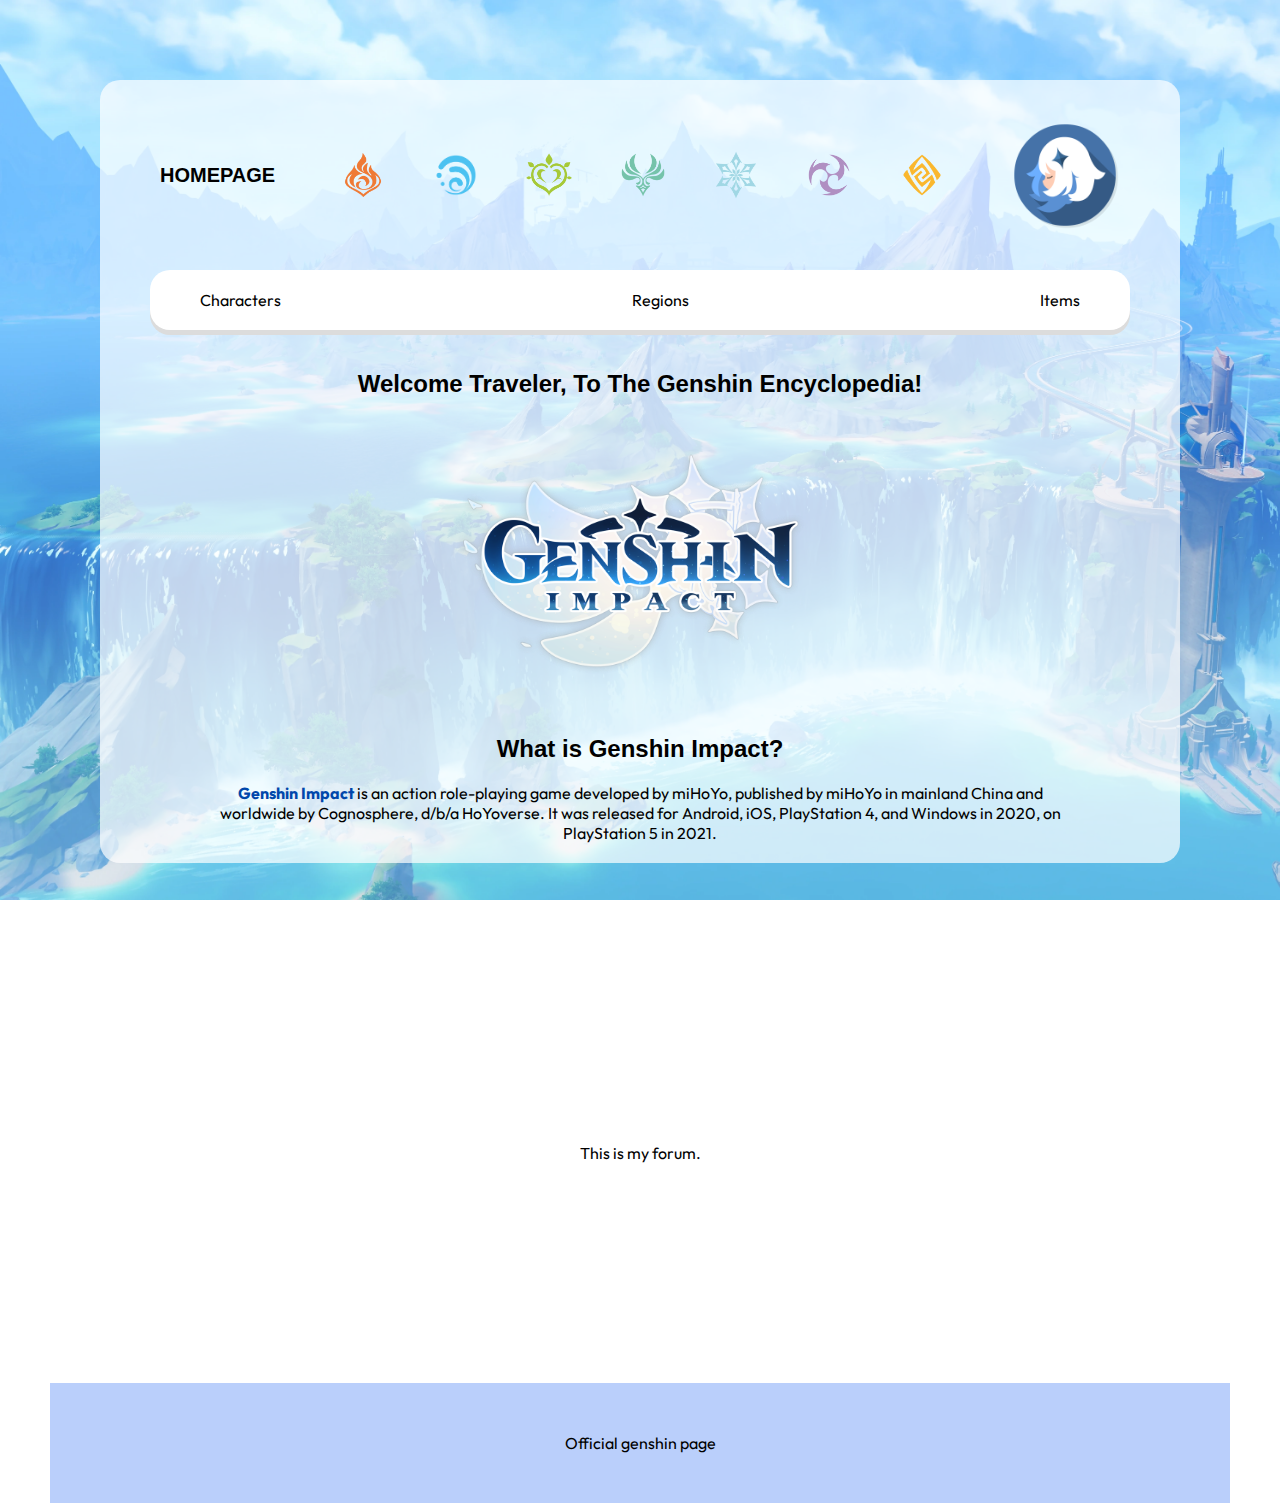
==== index.html @ 179d4f4e "Updates" ====
<!DOCTYPE html>
<html lang="en">
<head>
    <meta charset="UTF-8">
    <meta name="viewport" content="width=device-width, initial-scale=1.0">

    <link rel="icon" type="image/x-icon" href="/Website Images/tab-icon.png">
    <link rel="stylesheet" type="text/css" href="css/style.css">

    <script src="js/scripts.js"></script>

    <title>Genshin Encyclopedia</title>
</head>
<body>
    <main>
        <div class="main-container">
            <div class="first-content-container">
                <div class="nav-bar">
                    <div class="top-nav-bar">
                        <h1 class="Homepage">HOMEPAGE</h1>
                        <img src="Elements/Pyro.png"/ class="elements">
                        <img src="Elements/hydro.png" class="elements"/>
                        <img src="Elements/dendro.png" class="elements"/>
                        <img src="Elements/anemo.png" class="elements"/>
                        <img src="Elements/cryo.png" class="elements"/>
                        <img src="Elements/electro.png" class="elements"/>
                        <img src="Elements/geo.png" class="elements"/>
                        <img src="Website Images/tab-icon.png" alt="Genshin Encyclopedia Logo" class="tab-logo"/>
                    </div>
                    <nav class="nav">
                        <a><span>Characters</span></a>
                        <a><span>Regions</span></a>
                        <a><span>Items</span></a>
                    </nav>
                </div>
                <div class="Genshin-Content">
                    <h2>Welcome Traveler, To The Genshin Encyclopedia!</h2>
                    <img src="Website Images/Genshin-Impact-Logo-PNG.png" alt="Image of Genshin logo" class="genshinLogo"/>
                    <h2>What is Genshin Impact?</h2>
                    <p>
                        <b class="GenshinImpactBold">Genshin Impact</b> is an action role-playing game developed by miHoYo, 
                        published by miHoYo in mainland China and worldwide by Cognosphere, 
                        d/b/a HoYoverse. It was released for Android, iOS, PlayStation 4, 
                        and Windows in 2020, on PlayStation 5 in 2021.
                    </p>
                </div>
            </div>
        </div>
        <div class="forum-container">
            This is my forum.
        </div>
    </main>
    <footer>
        Official genshin page
    </footer>
</body>
</html>
---- css/style.css ----
@import url('https://fonts.googleapis.com/css2?family=Outfit&display=swap');

@font-face {
    font-family: "Genshin";
    font-style: normal;
    font-weight: normal;
    src: url(../Font/Genshin_Impact_Font.font-woff) format("truetype")
}

* {
    margin: 0;
    padding: 0;
    border: 0;
    outline: none;
    box-sizing: border-box;
}

body {
    background-image: url('../Website\ Images/Fontaine.webp');
    background-size: cover;
    background-repeat: no-repeat;
    background-attachment: fixed;
    font-family: 'Outfit', sans-serif;
}

.main-container {
    margin: 80px 50px;
    text-align: center;
    align-items: center;
    padding: 0px 50px;

}

.main-container h2 {
    font-family: 'Genshin','Helvetica Neue', Helvetica, Arial, sans-serif;
}

.top-nav-bar {
    padding: 20px 40px;
    align-items: center;
    justify-content: space-between;
    display: flex;
}

.Homepage {
    padding: 20px;
    text-align: left;
    font-size: 20px;
    font-family: 'Genshin','Helvetica Neue', Helvetica, Arial, sans-serif;
}

.elements {
    width: 5%;
}

.tab-logo {
    padding: 20px;
    width: 15%;
    height: auto;
}

.nav {
    box-shadow: 0px 5px rgb(220, 220, 220);
    background:rgb(255, 255, 255);
    border-radius: 20px;
    padding: 20px 50px;
    margin: 0px 50px;
    text-align: center;
    justify-content: space-between;
    align-items: center;display: flex;
}

.genshinLogo {
    width: 50%;
}

.GenshinImpactBold {
    color: #0047AB;
}

.first-content-container {
    background:rgba(255, 255, 255, 0.7);
    border-radius: 20px;
}

.Genshin-Content {
    padding: 20px 100px;
}

.Genshin-Content h2 {
    margin: 20px;
}

.forum-container {
    text-align: center;
    align-items: center;
    background:rgba(255, 255, 255, 0.7);
    border-radius: 20px;
    padding: 200px;
    margin: 20px 50px;
}

footer {
    text-align: center;
    background:rgba(156, 186, 250, 0.7);
    padding: 50px;
    margin: 0px 50px;
}

/*
    background-image: linear-gradient(45deg, #ffffff, hsl(227, 100%, 56%));
    -webkit-background-clip: text;
    -webkit-text-fill-color: transparent; 
    -moz-background-clip: text;
    -moz-text-fill-color: transparent;
*/
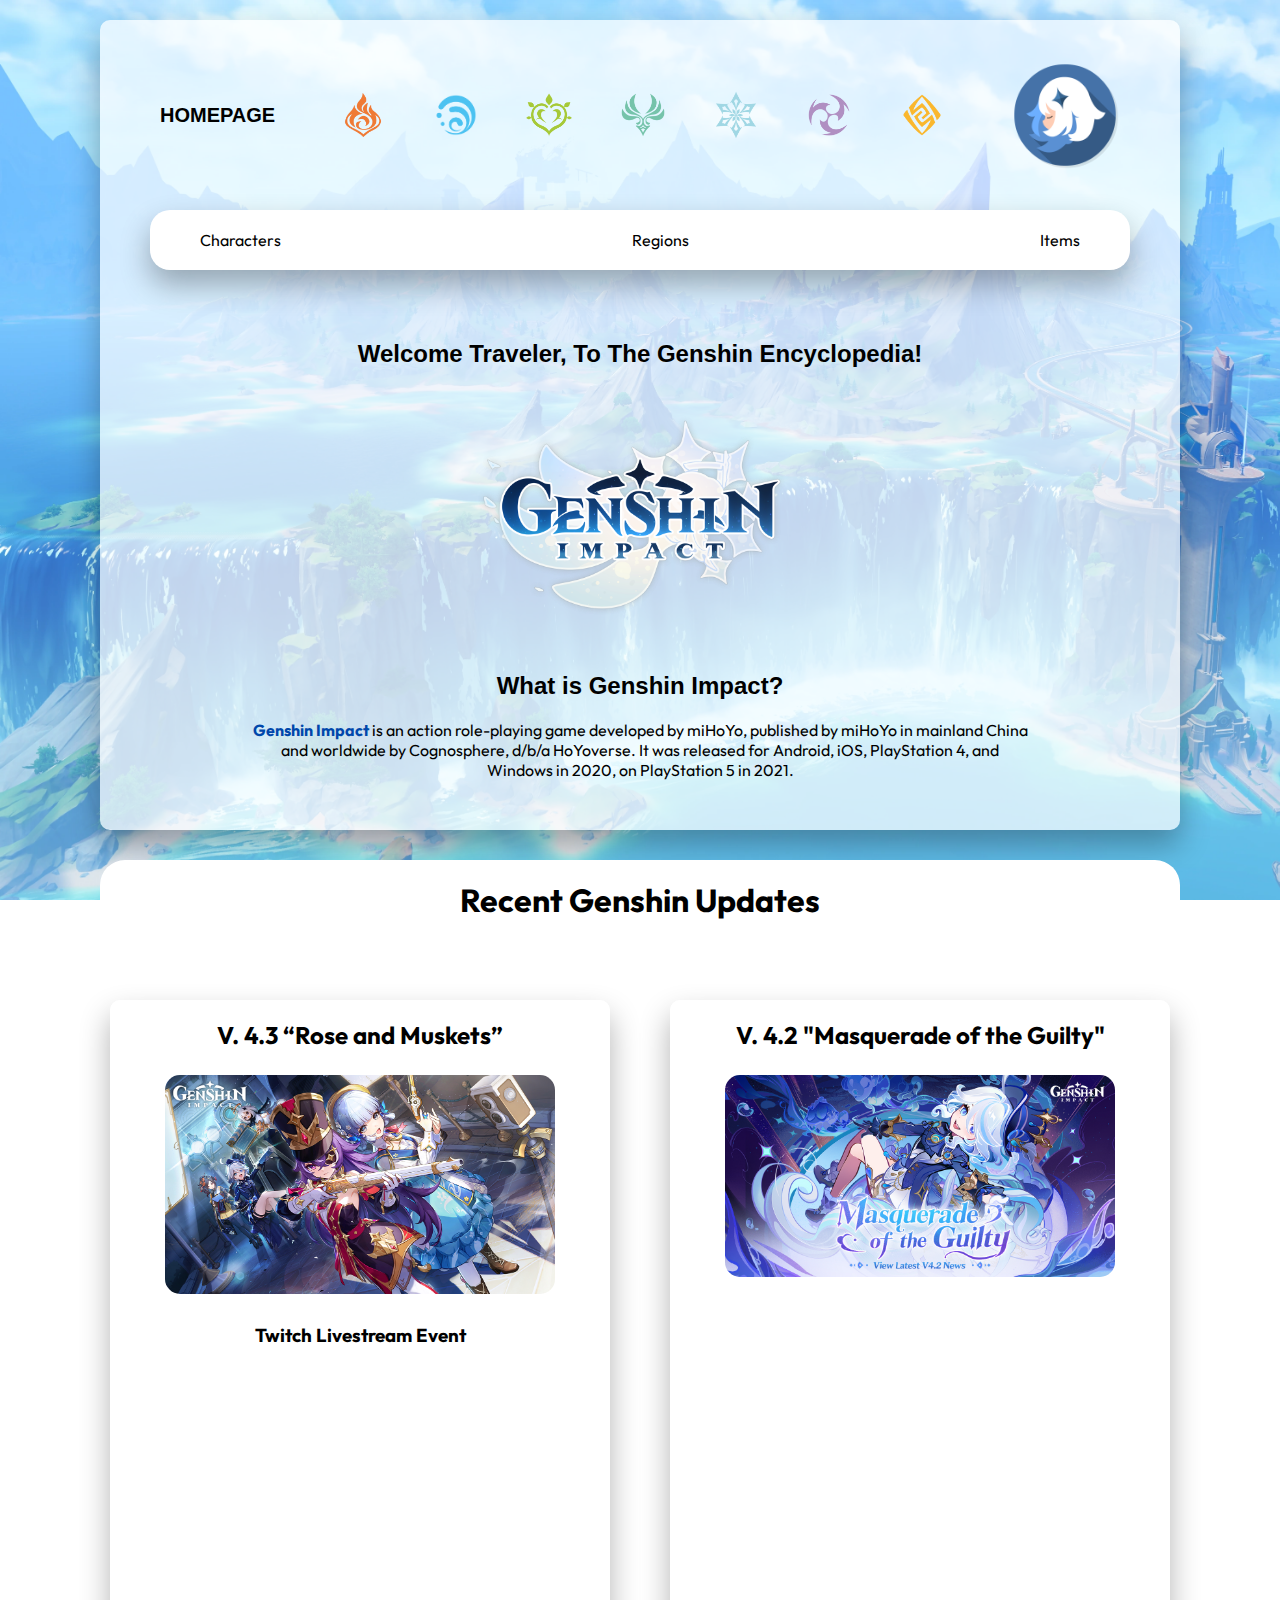
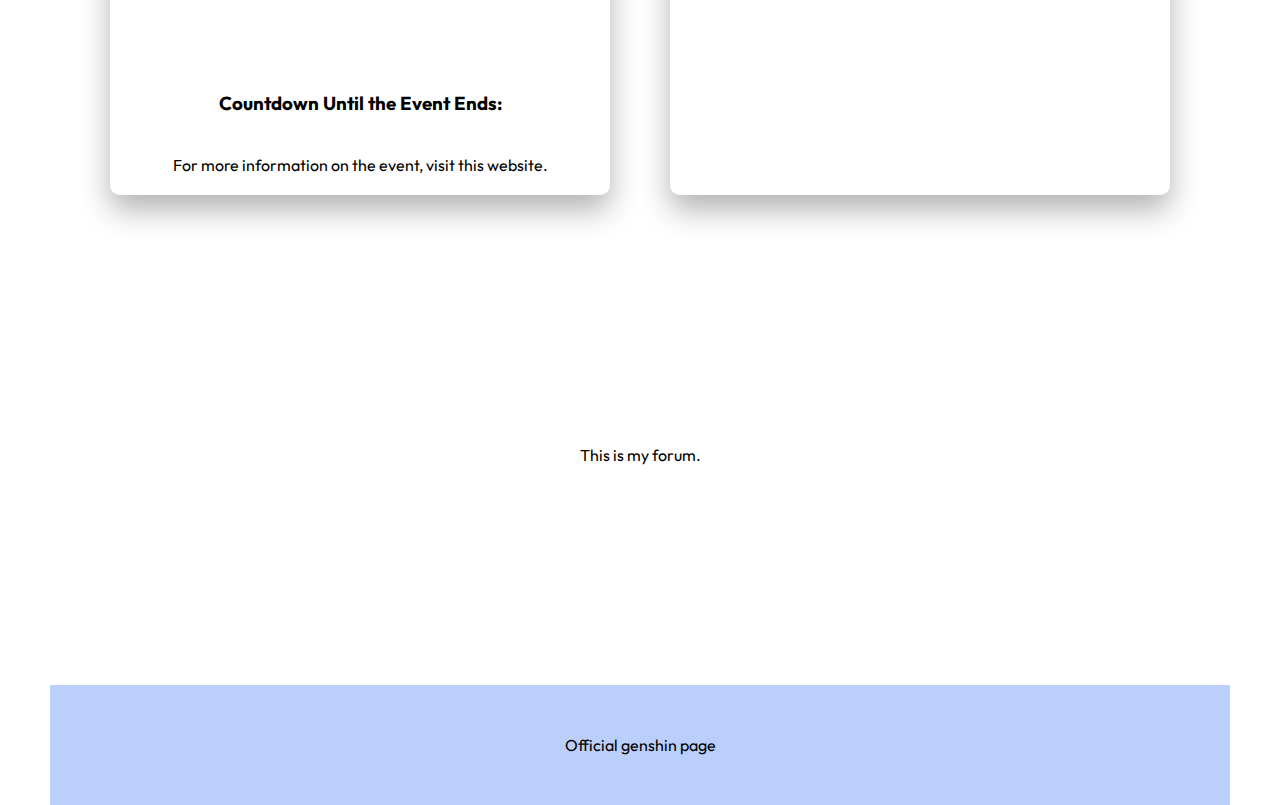
==== commit 9fdf50d2: "Updates" ====
--- a/index.html
+++ b/index.html
@@ -46,6 +46,27 @@
                 </div>
             </div>
         </div>
+        <h1 class="h1-genshin-updates">Recent Genshin Updates</h1>
+        <div class="genshin-updates">
+            <div class="genshin-updates-containers">
+                <div class="g-4-3-updates">
+                    <h2 class="rose-muskets-title">V. 4.3 “Rose and Muskets”</h2>
+                    <a href="https://genshin.hoyoverse.com/en/news/detail/114009" target=”_blank”><img src="Updates/4-3-image.jpg" class="r-m-image"/></a>
+                    <h3>Twitch Livestream Event</h3>
+                    <iframe id="ytplayer" type="text/html" width="500" height="300"
+                        src="https://www.youtube.com/embed/Z1SK-G1B6rY"
+                        frameborder="0">
+                    </iframe>
+                    <h3>Countdown Until the Event Ends:</h3>
+                    <div id="countdown-timer" class="countdown-4-3"></div>
+                    <p>For more information on the event, visit this website.</p>
+                </div>
+                <div class="g-4-2-updates">
+                    <h2 class="masquerade-guilty-title">V. 4.2 "Masquerade of the Guilty"</h2>
+                    <a href="https://genshin.hoyoverse.com/en/news/detail/113482" target="_blank"><img src="Updates/4-2-image.jpg"/></a>
+                </div>
+            </div>
+        </div>
         <div class="forum-container">
             This is my forum.
         </div>
--- a/css/style.css
+++ b/css/style.css
@@ -24,7 +24,7 @@
 }
 
 .main-container {
-    margin: 80px 50px;
+    margin: 20px 50px;
     text-align: center;
     align-items: center;
     padding: 0px 50px;
@@ -60,14 +60,15 @@
 }
 
 .nav {
-    box-shadow: 0px 5px rgb(220, 220, 220);
+    box-shadow: 0 15px 30px rgba(0, 0, 0, 0.3);
     background:rgb(255, 255, 255);
     border-radius: 20px;
     padding: 20px 50px;
     margin: 0px 50px;
     text-align: center;
     justify-content: space-between;
-    align-items: center;display: flex;
+    align-items: center;
+    display: flex;
 }
 
 .genshinLogo {
@@ -79,16 +80,95 @@
 }
 
 .first-content-container {
+    box-shadow: 0 15px 30px rgba(0, 0, 0, 0.3);
     background:rgba(255, 255, 255, 0.7);
-    border-radius: 20px;
+    border-radius: 10px;
 }
 
 .Genshin-Content {
-    padding: 20px 100px;
+    padding: 50px 150px;
 }
 
 .Genshin-Content h2 {
     margin: 20px;
+}
+
+.h1-genshin-updates {
+    text-align: center;
+    background-color: white;
+    padding: 20px 0px;
+    margin: 30px 100px;
+    border-radius: 25px;
+    
+}
+
+.genshin-updates {
+    text-align: center;
+    align-items: center;
+    justify-content: space-between;
+    padding: 0px 80px;
+}
+
+.genshin-updates-containers {
+    display: flex;
+    text-align: center;
+}
+
+
+.g-4-3-updates {
+    border-radius: 10px;
+    background:rgba(255, 255, 255, 0.7);
+    padding: 20px 0px;
+    margin: 30px;
+    box-shadow: 0 15px 30px rgba(0, 0, 0, 0.3);
+    overflow-y: auto;
+}
+
+.g-4-3-updates img {
+    width: 80%;
+    border-radius: 20px;
+    margin: 20px;
+    border: 5px solid #ffffff;
+    transition: all 0.2s ease;
+}
+
+.g-4-3-updates img:hover {
+    transform: scale(1.1) perspective(4500px);
+}
+
+.countdown-4-3 {
+    padding: 20px;
+    background-color: white;
+}
+
+.g-4-2-updates {
+    border-radius: 10px;
+    background:rgba(255, 255, 255, 0.7);
+    padding: 20px 0px;
+    margin: 30px;
+    box-shadow: 0 15px 30px rgba(0, 0, 0, 0.3);
+}
+
+.g-4-2-updates img {
+    width: 80%;
+    border-radius: 20px;
+    margin: 20px;
+    border: 5px solid #ffffff;
+    transition: all 0.2s ease;
+}
+
+.g-4-2-updates img:hover {
+    transform: scale(1.1) perspective(4500px);
+}
+
+#ytplayer {
+    margin: 20px;
+    border-radius: 10px;
+    transition: all 0.2s ease;
+}
+
+#ytplayer:hover {
+    transform: scale(1.1) perspective(4500px);
 }
 
 .forum-container {
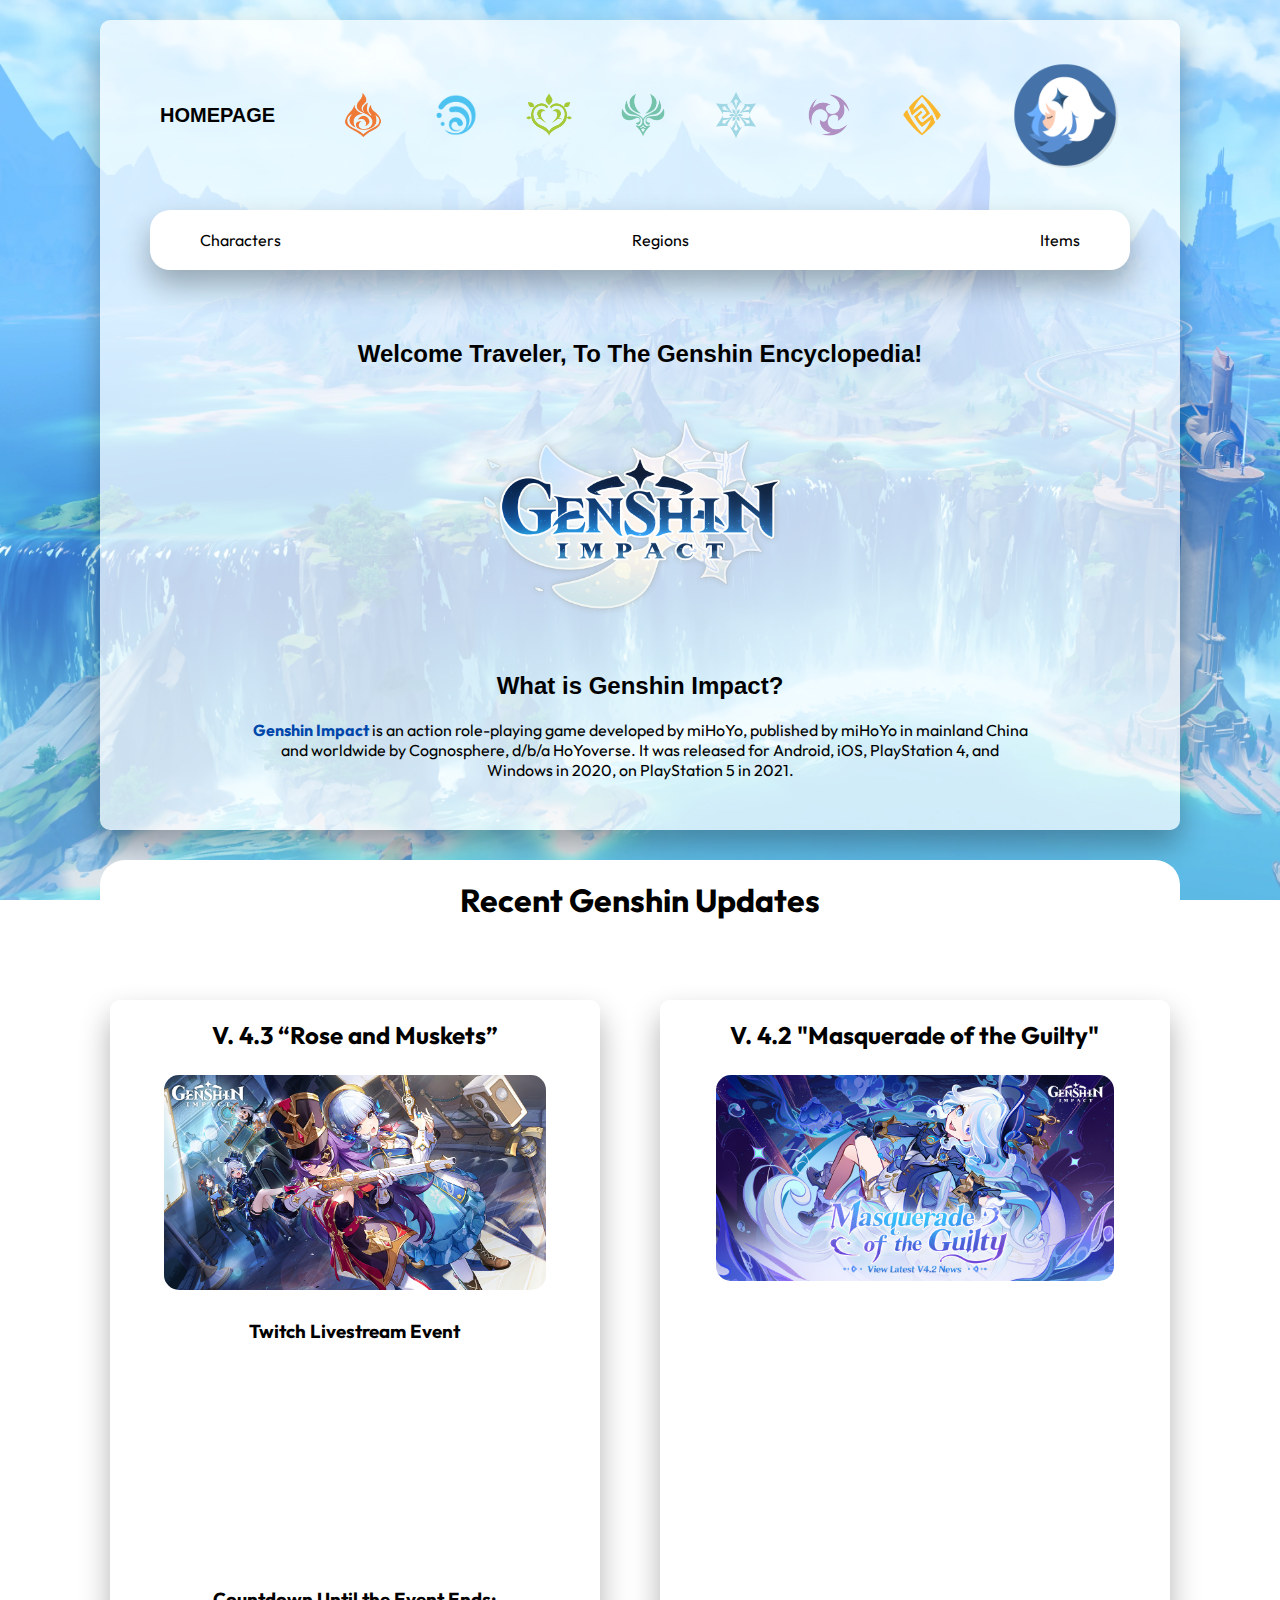
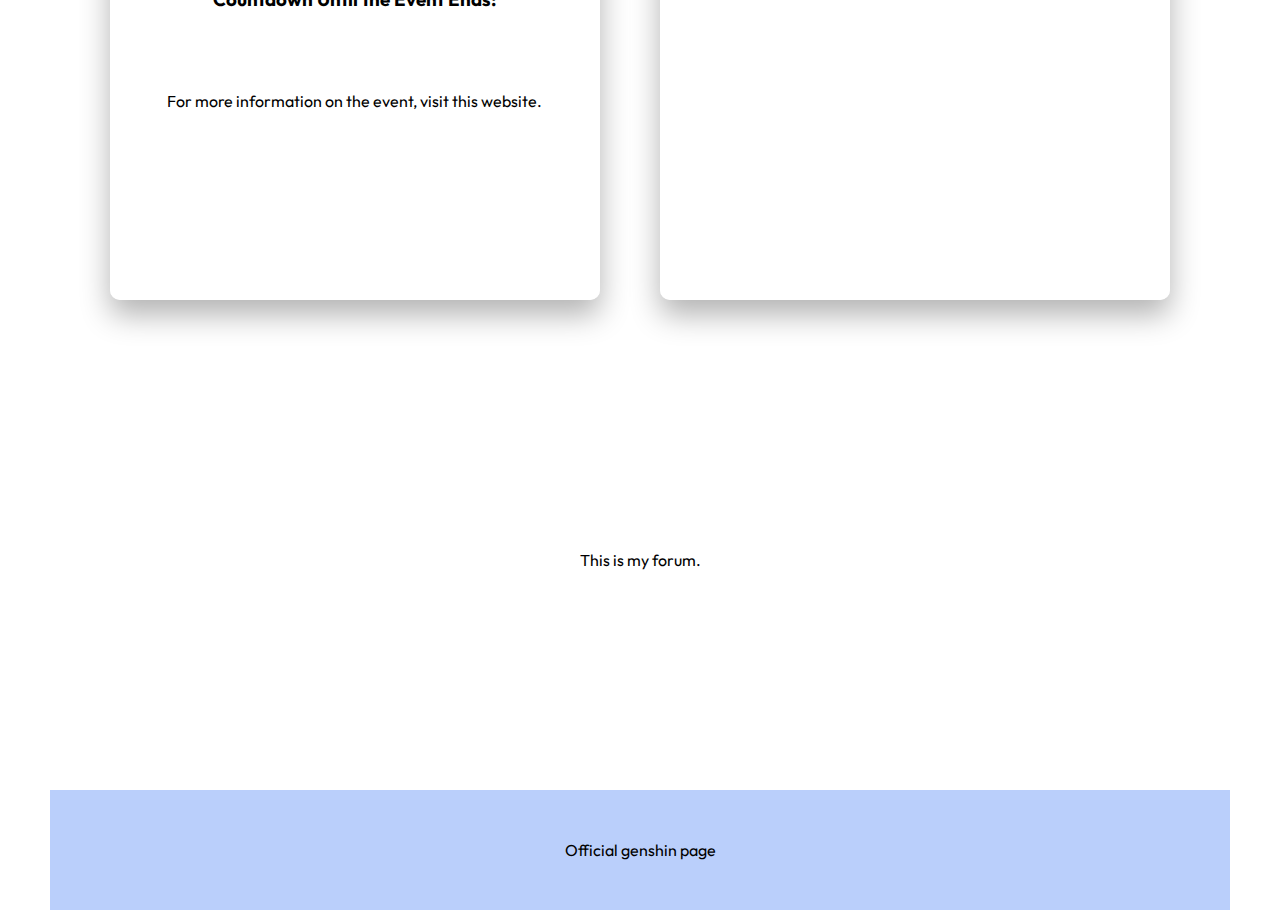
==== commit b67f8dac: "Updates" ====
--- a/index.html
+++ b/index.html
@@ -53,7 +53,7 @@
                     <h2 class="rose-muskets-title">V. 4.3 “Rose and Muskets”</h2>
                     <a href="https://genshin.hoyoverse.com/en/news/detail/114009" target=”_blank”><img src="Updates/4-3-image.jpg" class="r-m-image"/></a>
                     <h3>Twitch Livestream Event</h3>
-                    <iframe id="ytplayer" type="text/html" width="500" height="300"
+                    <iframe id="ytplayer" type="text/html" width="400" height="200"
                         src="https://www.youtube.com/embed/Z1SK-G1B6rY"
                         frameborder="0">
                     </iframe>
--- a/css/style.css
+++ b/css/style.css
@@ -121,7 +121,10 @@
     padding: 20px 0px;
     margin: 30px;
     box-shadow: 0 15px 30px rgba(0, 0, 0, 0.3);
-    overflow-y: auto;
+    overflow-x: scroll;
+    overflow-y: scroll;
+    width: 1200px;
+    height: 900px;
 }
 
 .g-4-3-updates img {
@@ -137,7 +140,11 @@
 }
 
 .countdown-4-3 {
-    padding: 20px;
+    font-size: 30px;
+    padding: 20px 20px;
+    margin: 20px;
+    border-radius: 20px;
+    font-family: 'Genshin','Helvetica Neue', Helvetica, Arial, sans-serif;
     background-color: white;
 }
 
@@ -165,6 +172,7 @@
     margin: 20px;
     border-radius: 10px;
     transition: all 0.2s ease;
+
 }
 
 #ytplayer:hover {
@@ -186,6 +194,24 @@
     padding: 50px;
     margin: 0px 50px;
 }
+
+/* width */
+::-webkit-scrollbar {
+    width: 20px;
+    padding: 20px;
+  }
+  
+  /* Track */
+  ::-webkit-scrollbar-track {
+    box-shadow: inset 0 0 5px rgb(255, 255, 255);
+    border-radius: 10px;
+  }
+  
+  /* Handle */
+  ::-webkit-scrollbar-thumb {
+    background:rgba(156, 186, 250, 0.7);
+    border-radius: 10px;
+  }
 
 /*
     background-image: linear-gradient(45deg, #ffffff, hsl(227, 100%, 56%));
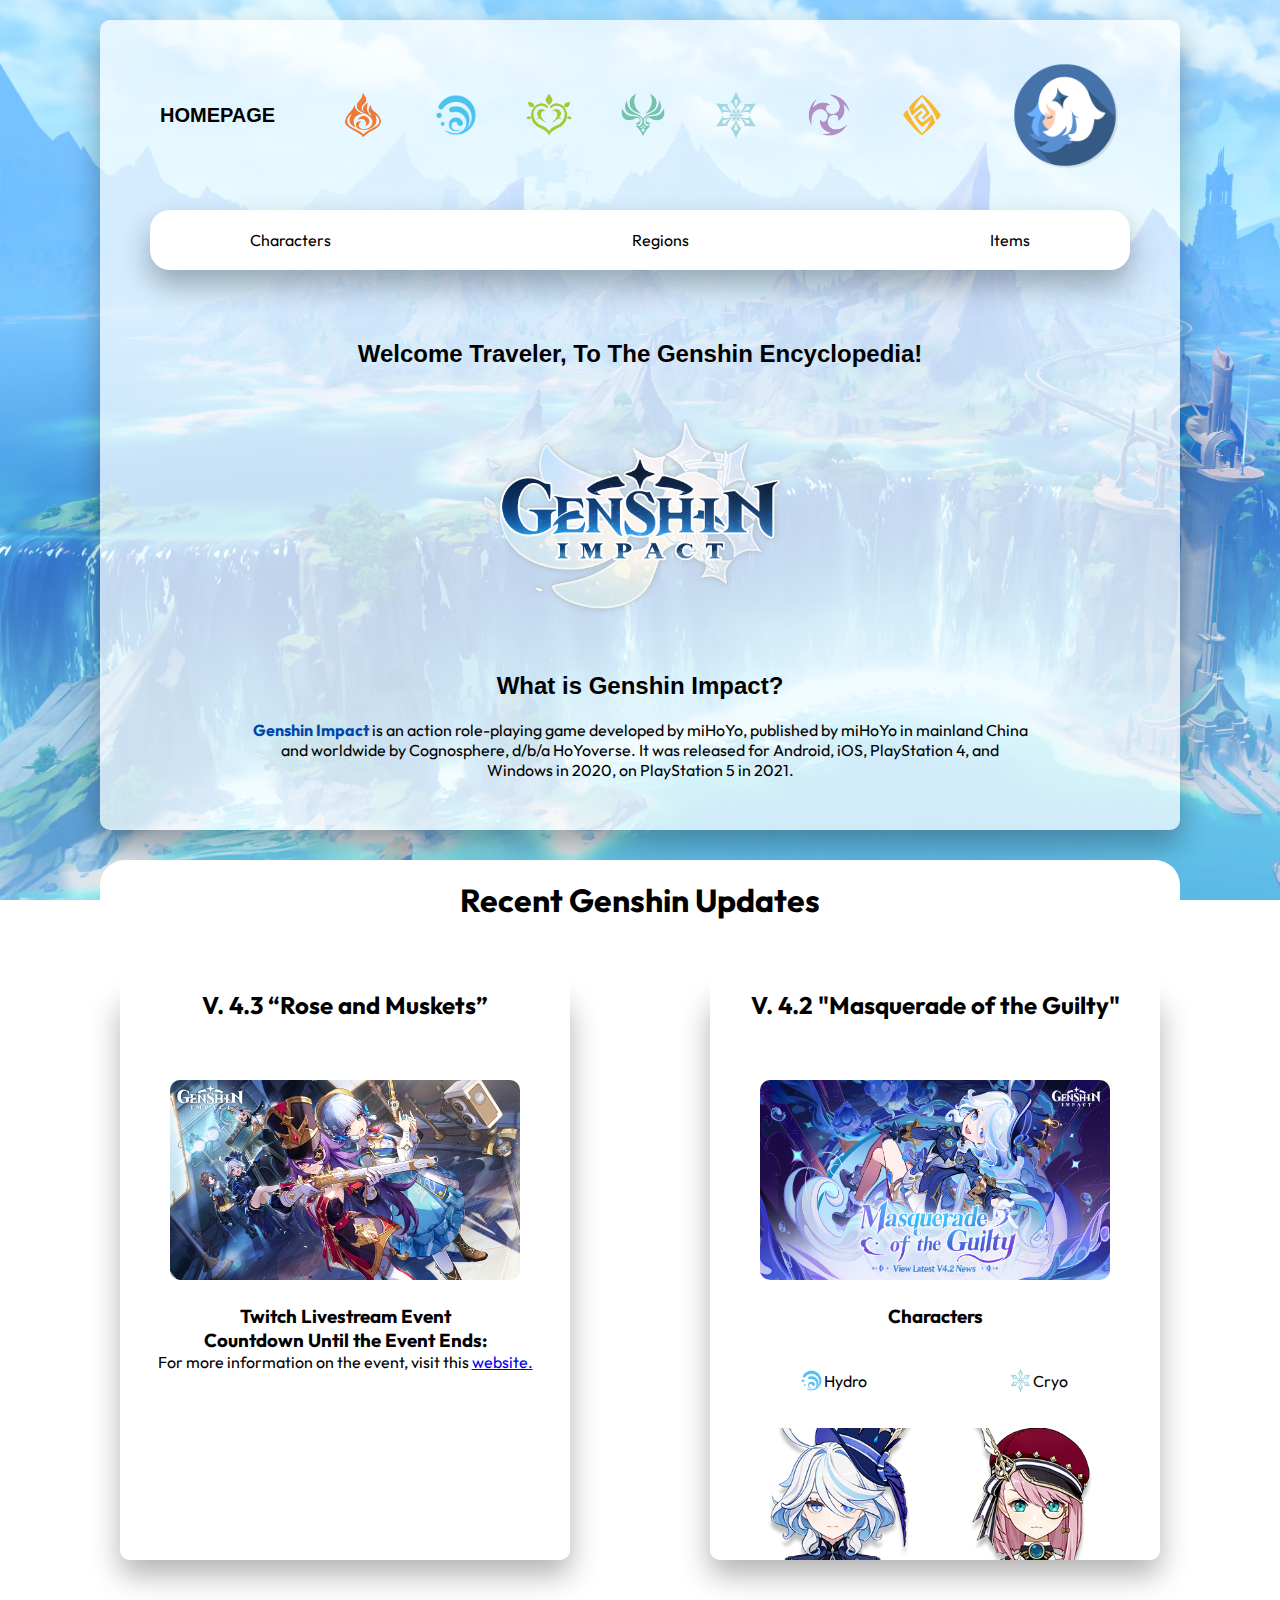
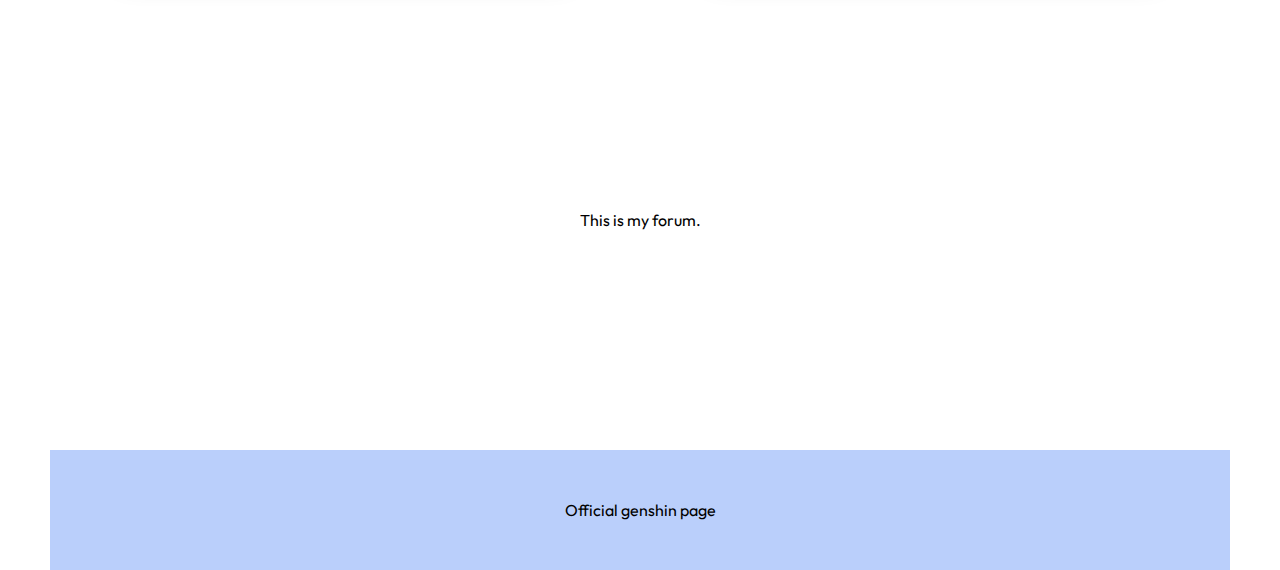
==== commit 114c295e: "Updates" ====
--- a/index.html
+++ b/index.html
@@ -49,21 +49,78 @@
         <h1 class="h1-genshin-updates">Recent Genshin Updates</h1>
         <div class="genshin-updates">
             <div class="genshin-updates-containers">
-                <div class="g-4-3-updates">
+                <div class="version-4-3-updates">
                     <h2 class="rose-muskets-title">V. 4.3 “Rose and Muskets”</h2>
-                    <a href="https://genshin.hoyoverse.com/en/news/detail/114009" target=”_blank”><img src="Updates/4-3-image.jpg" class="r-m-image"/></a>
-                    <h3>Twitch Livestream Event</h3>
-                    <iframe id="ytplayer" type="text/html" width="400" height="200"
+                    <div class="scrollable-object">
+                        <a href="https://genshin.hoyoverse.com/en/news/detail/114009" target=”_blank”>
+                            <img src="Updates/4-3-image.jpg" class="rose-muskets-cover-art"/>
+                        </a>
+                        <h3>Twitch Livestream Event</h3>
+                        
+                        <h3>Countdown Until the Event Ends:</h3>
+                        <div id="countdown-timer" class="countdown-4-3"></div>
+                        <p>For more information on the event, visit this <a href="#">website.</a></p>
+                    </div>
+                    <!--
+                    
+                    
+                        <iframe id="ytplayer" type="text/html" 
                         src="https://www.youtube.com/embed/Z1SK-G1B6rY"
                         frameborder="0">
-                    </iframe>
-                    <h3>Countdown Until the Event Ends:</h3>
-                    <div id="countdown-timer" class="countdown-4-3"></div>
-                    <p>For more information on the event, visit this website.</p>
+                        </iframe>
+                        
+                        
+                        
+                        
+                        
+                    </div>
+                    -->
                 </div>
-                <div class="g-4-2-updates">
+                
+                <div class="version-4-2-updates">
                     <h2 class="masquerade-guilty-title">V. 4.2 "Masquerade of the Guilty"</h2>
-                    <a href="https://genshin.hoyoverse.com/en/news/detail/113482" target="_blank"><img src="Updates/4-2-image.jpg"/></a>
+                    <div class="scrollable-object">
+                        <a href="https://genshin.hoyoverse.com/en/news/detail/113482" target="_blank">
+                            <img src="Updates/4-2-image.jpg" class="masquerade-guilty-cover-art"/>
+                        </a>
+                        <h3>Characters</h3>
+                        <div class="char-container">
+                            <div class="furina-container">
+                                <div class="element-name">
+                                    <img src="Elements/hydro.png" alt="hydro icon" class="element-icon"/>
+                                    <p>Hydro</p>
+                                </div>
+                                <div class="character-content-container">
+                                    <img src="Characters/Character_Furina_Thumb.png" alt="Furina Image"/>
+                                    <p>Furina</p>
+                                    <p>★★★★★</p>
+                                </div>
+                            </div>
+                            <div class="charlotte-container">
+                                <div class="element-name">
+                                    <img src="Elements/cryo.png" alt="cryo icon" class="element-icon"/>
+                                    <p>Cryo</p>
+                                </div>
+                                <div class="character-content-container">
+                                    <img src="Characters/Character_Charlotte_Thumb.png" alt="Furina Image"/>
+                                    <p>Charlotte</p>
+                                    <p>★★★★</p>
+                                </div>
+                            </div>
+                        </div>
+                    </div>
+                    </div>
+                    <!--
+                    
+                    
+                        <iframe id="ytplayer-2" type="text/html"
+                        src="https://www.youtube.com/embed/1Ip43DfbkUw"
+                        frameborder="0">
+                        </iframe>
+                        
+                        
+                        
+                    -->
                 </div>
             </div>
         </div>
--- a/css/style.css
+++ b/css/style.css
@@ -63,9 +63,8 @@
     box-shadow: 0 15px 30px rgba(0, 0, 0, 0.3);
     background:rgb(255, 255, 255);
     border-radius: 20px;
-    padding: 20px 50px;
+    padding: 20px 100px;
     margin: 0px 50px;
-    text-align: center;
     justify-content: space-between;
     align-items: center;
     display: flex;
@@ -103,31 +102,150 @@
 }
 
 .genshin-updates {
-    text-align: center;
-    align-items: center;
     justify-content: space-between;
-    padding: 0px 80px;
 }
 
 .genshin-updates-containers {
     display: flex;
-    text-align: center;
-}
-
-
+    justify-content: center;
+    margin: 50px;
+}
+
+.version-4-3-updates {
+    margin: auto;
+    background:rgba(255, 255, 255, 0.7);
+    box-shadow: 0 15px 30px rgba(0, 0, 0, 0.3);
+    border-radius: 10px;
+    width: 450px;
+}
+
+.version-4-3-updates .rose-muskets-cover-art {
+    transition: all 0.2s ease;
+}
+
+.version-4-3-updates .rose-muskets-cover-art:hover {
+    border: 5px solid #ffffff;
+    transition: all 0.2s ease;
+    transform: scale(1.1) perspective(4500px);
+}
+
+.rose-muskets-title {
+    translate: 0px -20px;
+    padding: 20px;
+    background-color: white;
+    border-radius: 10px;
+    text-align: center;
+}
+
+.rose-muskets-cover-art {
+    width: 350px;
+    height: 200px;
+    border-radius: 10px;;
+    margin-top: 0px;
+    margin-bottom: 20px;
+}
+
+.version-4-2-updates {
+    margin: auto;
+    background:rgba(255, 255, 255, 0.7);
+    box-shadow: 0 15px 30px rgba(0, 0, 0, 0.3);
+    border-radius: 10px;
+    width: 450px;
+}
+
+.version-4-2-updates .masquerade-guilty-cover-art {
+    transition: all 0.2s ease;
+}
+
+.version-4-2-updates .masquerade-guilty-cover-art:hover {
+    border: 5px solid #ffffff;
+    transition: all 0.2s ease;
+    transform: scale(1.1) perspective(4500px);
+}
+
+.masquerade-guilty-title {
+    translate: 0px -20px;
+    padding: 20px;
+    background-color: white;
+    border-radius: 10px;
+    text-align: center;
+}
+
+.masquerade-guilty-cover-art {
+    width: 350px;
+    height: 200px;
+    border-radius: 10px;
+    margin-top: 0px;
+    margin-bottom: 20px;
+}
+
+.scrollable-object {
+    padding: 20px;
+    margin: auto;
+    text-align: center;
+    overflow-x: auto;
+    overflow-y: scroll;
+    height: 500px;
+}
+
+.char-container {
+    display: flex;
+}
+
+.furina-container {
+    margin: auto;
+    padding: 10px;
+    width: 50%;
+}
+
+.charlotte-container {
+    margin: auto;
+    padding: 10px;
+    width: 50%;
+}
+
+.element-name {
+    display: flex;
+    align-items: center;
+    justify-content: center;
+    padding: 10px;
+    background-color: white;
+    border-radius: 20px;
+    margin: 20px;
+}
+
+.element-icon {
+    width: 20%;
+}
+
+.character-content-container {
+    margin: auto;
+    border: 5px solid #ffffff;
+    background:rgba(255, 255, 255, 0.7);
+    border-radius: 10px;
+
+}
+
+.character-content-container img {
+    border-radius: 10px;
+    width: 100%;
+}
+
+/*
 .g-4-3-updates {
     border-radius: 10px;
     background:rgba(255, 255, 255, 0.7);
-    padding: 20px 0px;
-    margin: 30px;
-    box-shadow: 0 15px 30px rgba(0, 0, 0, 0.3);
-    overflow-x: scroll;
+    box-shadow: 0 15px 30px rgba(0, 0, 0, 0.3);
+    margin: 20px;
+}
+
+.scrollable-object-1 {
+    width: auto;
+    overflow-x: auto;
     overflow-y: scroll;
-    width: 1200px;
-    height: 900px;
-}
-
-.g-4-3-updates img {
+}
+
+.g-4-3-updates .r-m-image {
     width: 80%;
     border-radius: 20px;
     margin: 20px;
@@ -135,7 +253,7 @@
     transition: all 0.2s ease;
 }
 
-.g-4-3-updates img:hover {
+.g-4-3-updates .r-m-image:hover {
     transform: scale(1.1) perspective(4500px);
 }
 
@@ -150,13 +268,65 @@
 
 .g-4-2-updates {
     border-radius: 10px;
-    background:rgba(255, 255, 255, 0.7);
-    padding: 20px 0px;
-    margin: 30px;
-    box-shadow: 0 15px 30px rgba(0, 0, 0, 0.3);
-}
-
-.g-4-2-updates img {
+    margin: 20px;
+    background:rgba(255, 255, 255, 0.7);
+    box-shadow: 0 15px 30px rgba(0, 0, 0, 0.3);
+}
+
+.scrollable-object-2 {
+    overflow-x: auto;
+    overflow-y: scroll;
+}
+
+.scrollable-object-2 h3 {
+    margin: 20px;
+}
+
+.char-container {
+    display: flex;
+    justify-content: center;
+}
+
+.element-name {
+    justify-content: center;
+    display: flex;
+    align-items: center;
+    background-color: white;
+    border-radius: 10px;
+    margin: 0px 100px;
+}
+
+.element-img {
+    width: 40px;
+}
+
+.furina-container {
+    border: 5px solid #ffffff;
+    margin: 20px;
+    padding: 0px 20px;
+    align-items: center;
+    justify-content: center;
+}
+
+.furina-container p {
+    padding: 0px 0px;
+    margin: 10px;
+}
+
+.charlotte-container {
+    border: 5px solid #ffffff;
+    margin: 20px;
+    height: auto;
+    align-items: center;
+    justify-content: center;
+}
+
+.charlotte-container p {
+    padding: 0px 0px;
+    margin: 10px;
+}
+
+.g-4-2-updates .update-img-2 {
     width: 80%;
     border-radius: 20px;
     margin: 20px;
@@ -164,7 +334,7 @@
     transition: all 0.2s ease;
 }
 
-.g-4-2-updates img:hover {
+.g-4-2-updates .update-img-2:hover {
     transform: scale(1.1) perspective(4500px);
 }
 
@@ -178,6 +348,17 @@
 #ytplayer:hover {
     transform: scale(1.1) perspective(4500px);
 }
+
+#ytplayer-2 {
+    transition: all 0.2s ease;
+    border-radius: 10px;
+}
+
+#ytplayer-2:hover {
+    transform: scale(1.1) perspective(4500px);
+}
+
+*/
 
 .forum-container {
     text-align: center;
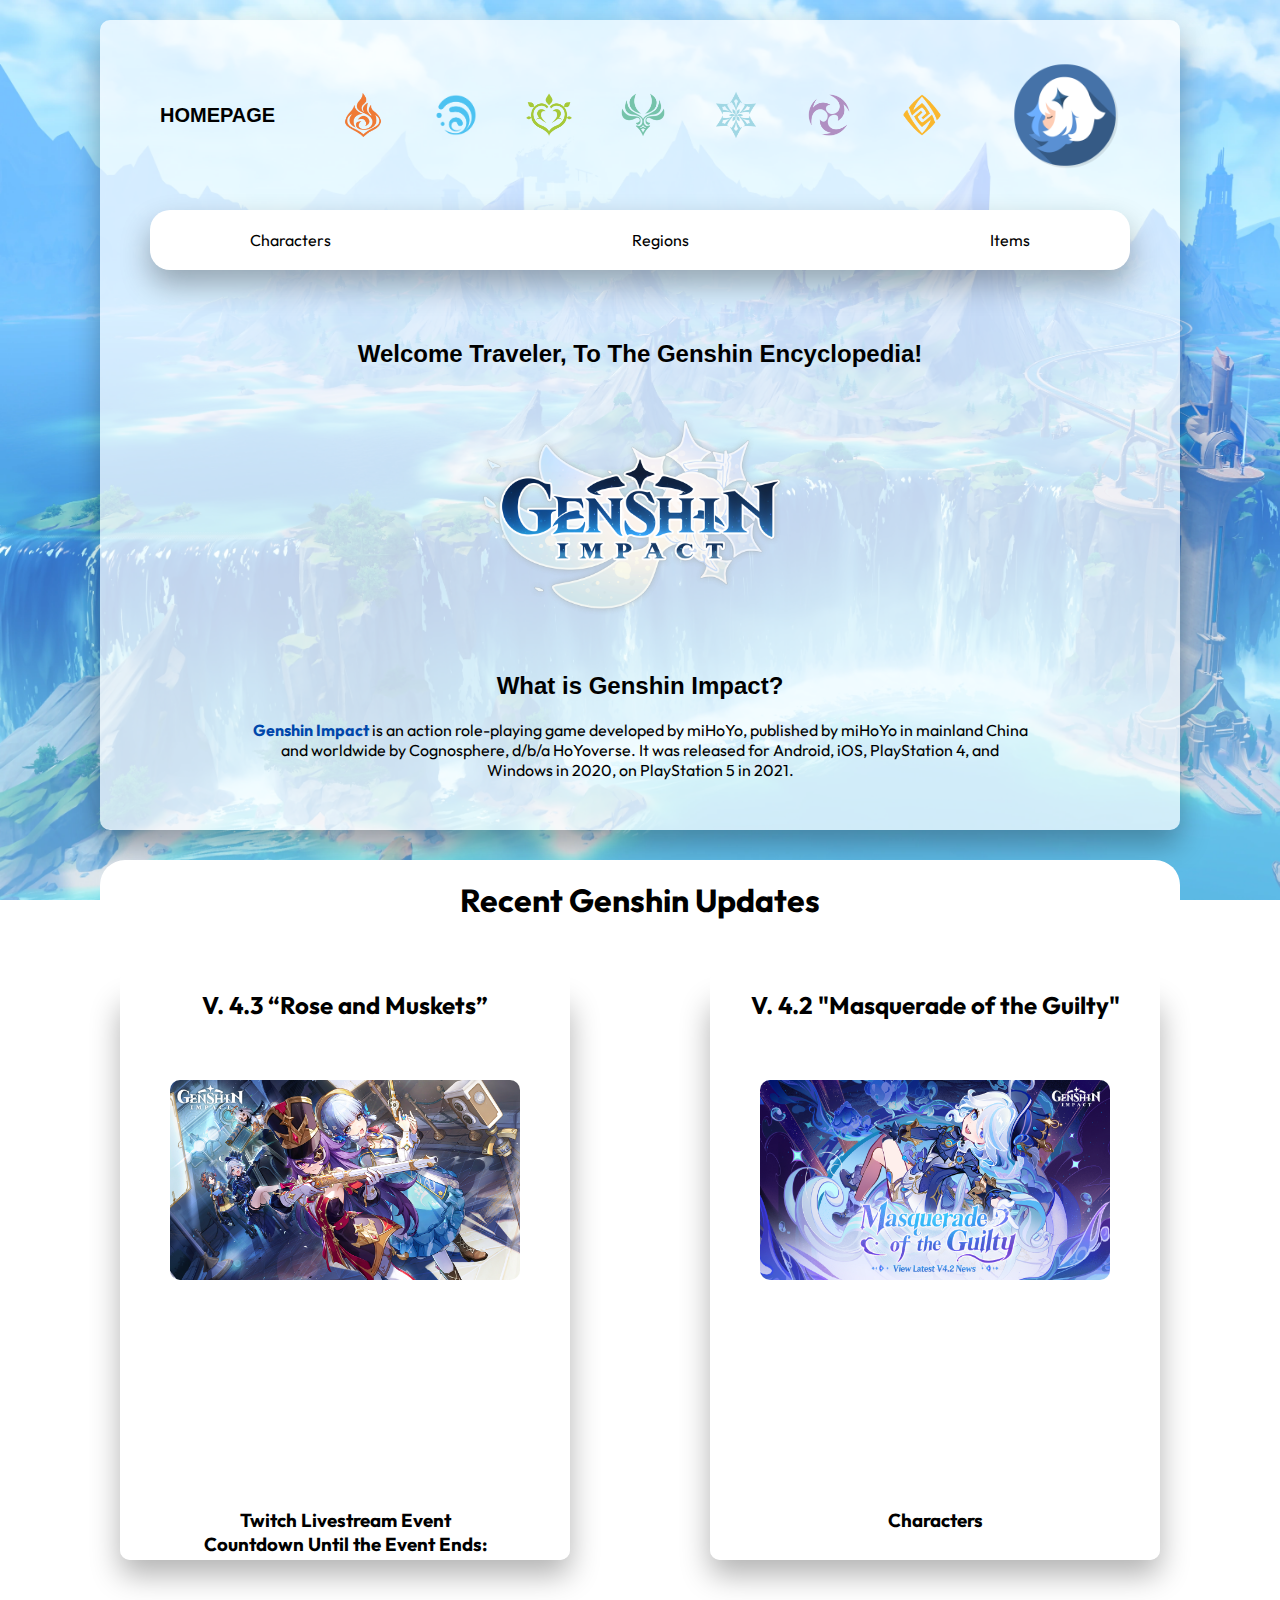
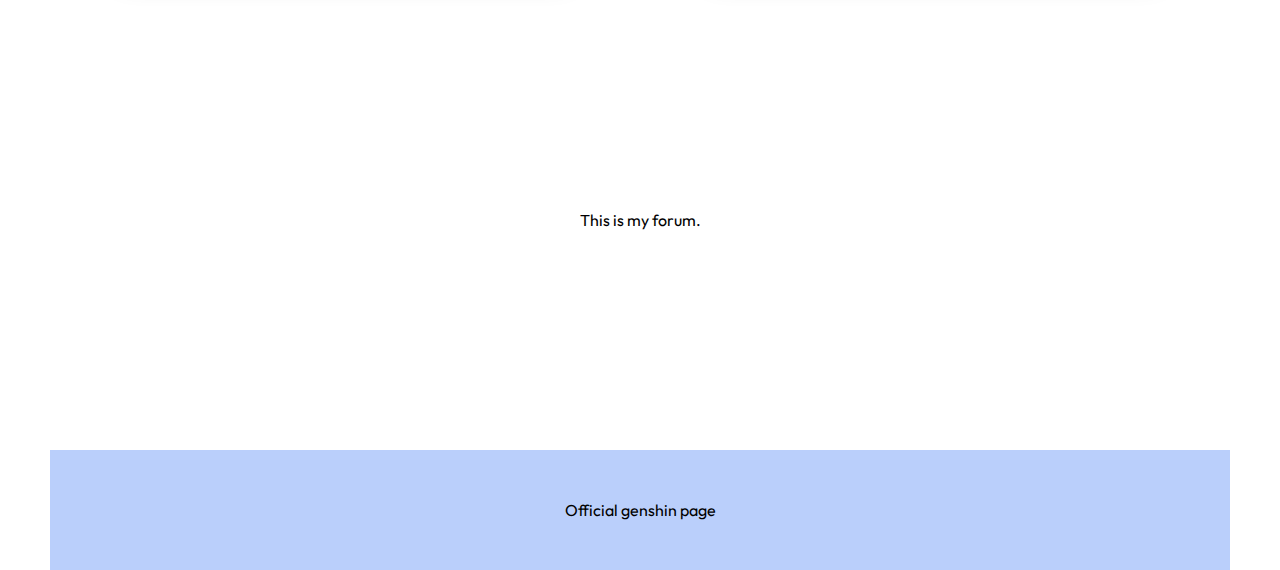
==== commit dcec5032: "Updates" ====
--- a/index.html
+++ b/index.html
@@ -55,26 +55,15 @@
                         <a href="https://genshin.hoyoverse.com/en/news/detail/114009" target=”_blank”>
                             <img src="Updates/4-3-image.jpg" class="rose-muskets-cover-art"/>
                         </a>
+                        <iframe id="ytplayer" type="text/html" 
+                        src="https://www.youtube.com/embed/Z1SK-G1B6rY"
+                        allowfullscreen="allowfullscreen" frameborder="0">
+                        </iframe>
                         <h3>Twitch Livestream Event</h3>
-                        
                         <h3>Countdown Until the Event Ends:</h3>
                         <div id="countdown-timer" class="countdown-4-3"></div>
                         <p>For more information on the event, visit this <a href="#">website.</a></p>
                     </div>
-                    <!--
-                    
-                    
-                        <iframe id="ytplayer" type="text/html" 
-                        src="https://www.youtube.com/embed/Z1SK-G1B6rY"
-                        frameborder="0">
-                        </iframe>
-                        
-                        
-                        
-                        
-                        
-                    </div>
-                    -->
                 </div>
                 
                 <div class="version-4-2-updates">
@@ -83,17 +72,23 @@
                         <a href="https://genshin.hoyoverse.com/en/news/detail/113482" target="_blank">
                             <img src="Updates/4-2-image.jpg" class="masquerade-guilty-cover-art"/>
                         </a>
+                        <iframe id="ytplayer" type="text/html"
+                        src="https://www.youtube.com/embed/1Ip43DfbkUw"
+                        allowfullscreen="allowfullscreen" frameborder="0">
+                        </iframe>
                         <h3>Characters</h3>
-                        <div class="char-container">
+                        <div class="char-container-1">
                             <div class="furina-container">
                                 <div class="element-name">
                                     <img src="Elements/hydro.png" alt="hydro icon" class="element-icon"/>
                                     <p>Hydro</p>
                                 </div>
                                 <div class="character-content-container">
-                                    <img src="Characters/Character_Furina_Thumb.png" alt="Furina Image"/>
-                                    <p>Furina</p>
-                                    <p>★★★★★</p>
+                                    <a href="#"> <!--Link to Furina Page-->
+                                        <img src="Characters/Character_Furina_Thumb.png" alt="Furina Image"/>
+                                        <p>Furina</p>
+                                        <p>★★★★★</p>
+                                    </a>
                                 </div>
                             </div>
                             <div class="charlotte-container">
@@ -102,25 +97,16 @@
                                     <p>Cryo</p>
                                 </div>
                                 <div class="character-content-container">
-                                    <img src="Characters/Character_Charlotte_Thumb.png" alt="Furina Image"/>
-                                    <p>Charlotte</p>
-                                    <p>★★★★</p>
+                                    <a href="#"> <!--Link to Charlotte Page-->
+                                        <img src="Characters/Character_Charlotte_Thumb.png" alt="Furina Image"/>
+                                        <p>Charlotte</p>
+                                        <p>★★★★</p>
+                                    </a>
                                 </div>
                             </div>
                         </div>
                     </div>
                     </div>
-                    <!--
-                    
-                    
-                        <iframe id="ytplayer-2" type="text/html"
-                        src="https://www.youtube.com/embed/1Ip43DfbkUw"
-                        frameborder="0">
-                        </iframe>
-                        
-                        
-                        
-                    -->
                 </div>
             </div>
         </div>
--- a/css/style.css
+++ b/css/style.css
@@ -179,6 +179,17 @@
     margin-bottom: 20px;
 }
 
+#ytplayer {
+    border-radius: 10px;
+    width: 350px;
+    height: 200px;
+    transition: all 0.2s ease;
+}
+
+#ytplayer:hover {
+    
+}
+
 .scrollable-object {
     padding: 20px;
     margin: auto;
@@ -188,7 +199,7 @@
     height: 500px;
 }
 
-.char-container {
+.char-container-1 {
     display: flex;
 }
 
@@ -224,6 +235,11 @@
     background:rgba(255, 255, 255, 0.7);
     border-radius: 10px;
 
+}
+
+.character-content-container a {
+    text-decoration: none;
+    color: black;
 }
 
 .character-content-container img {
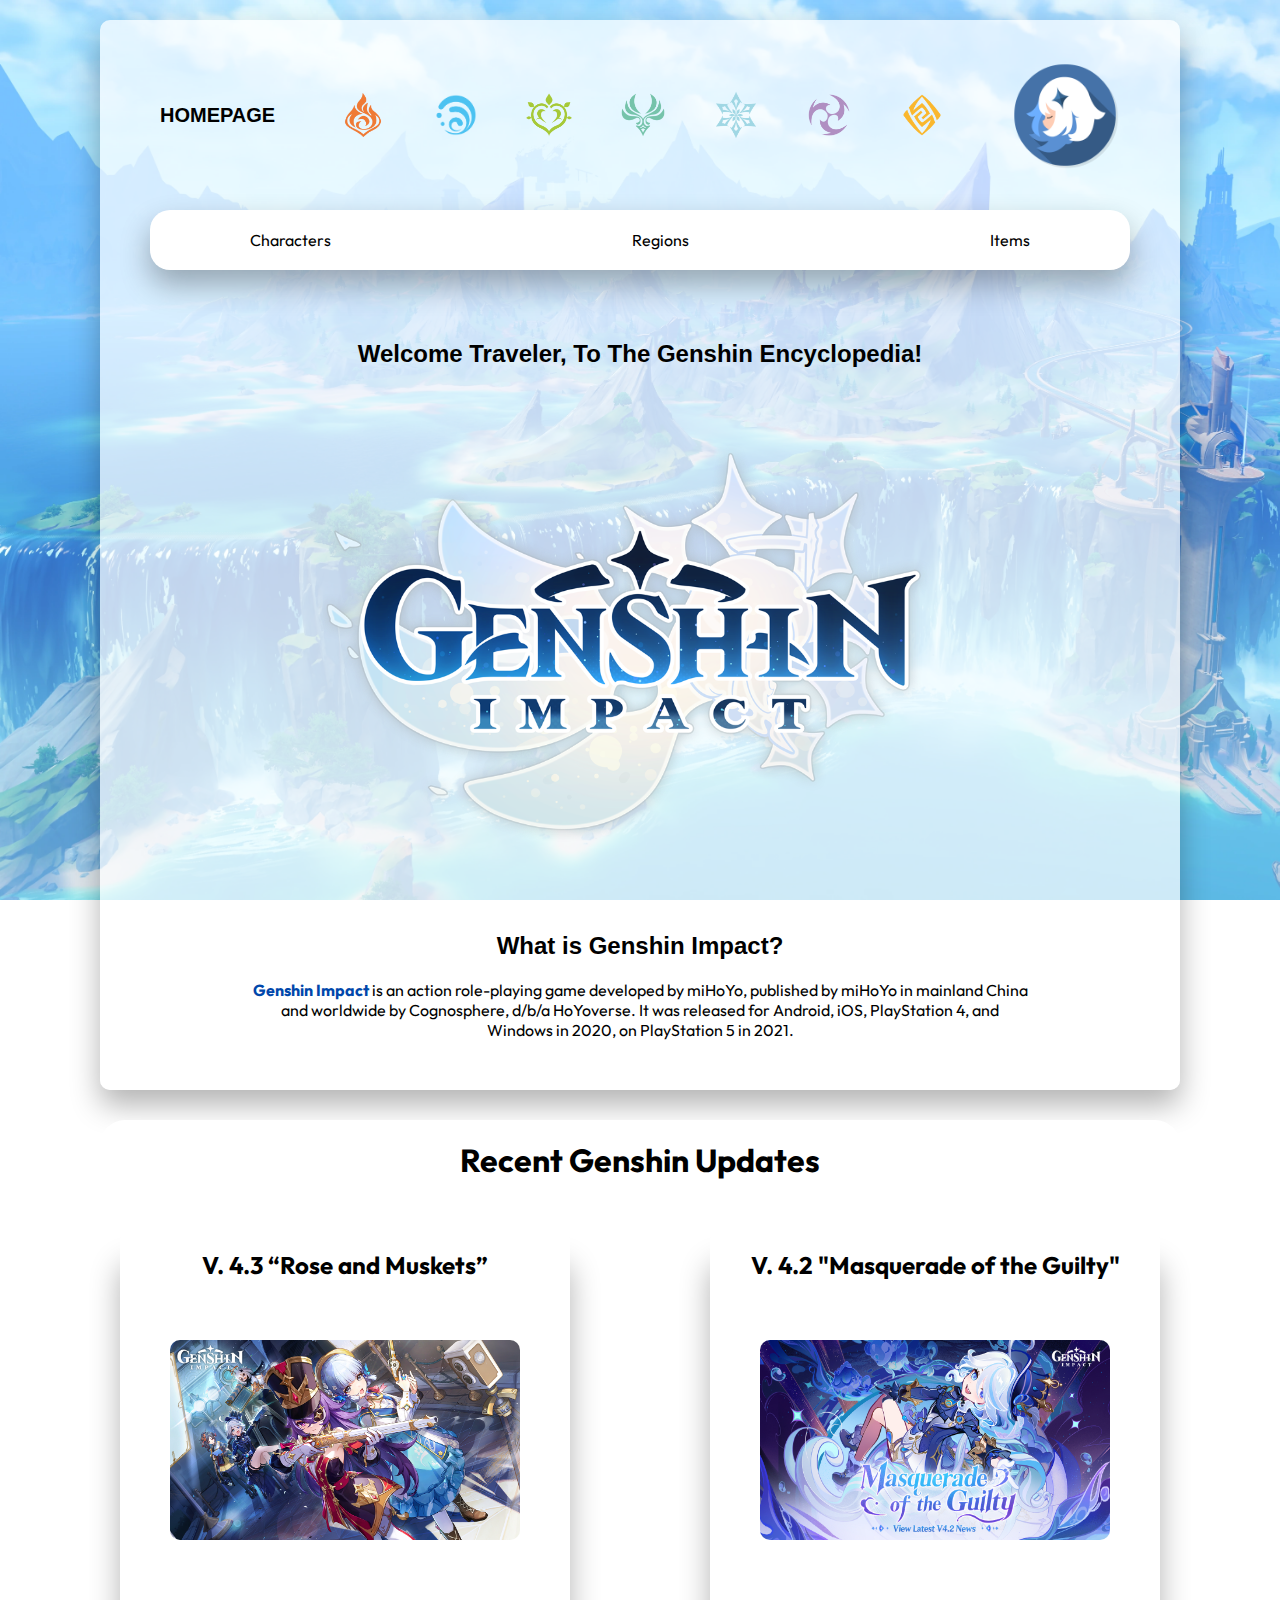
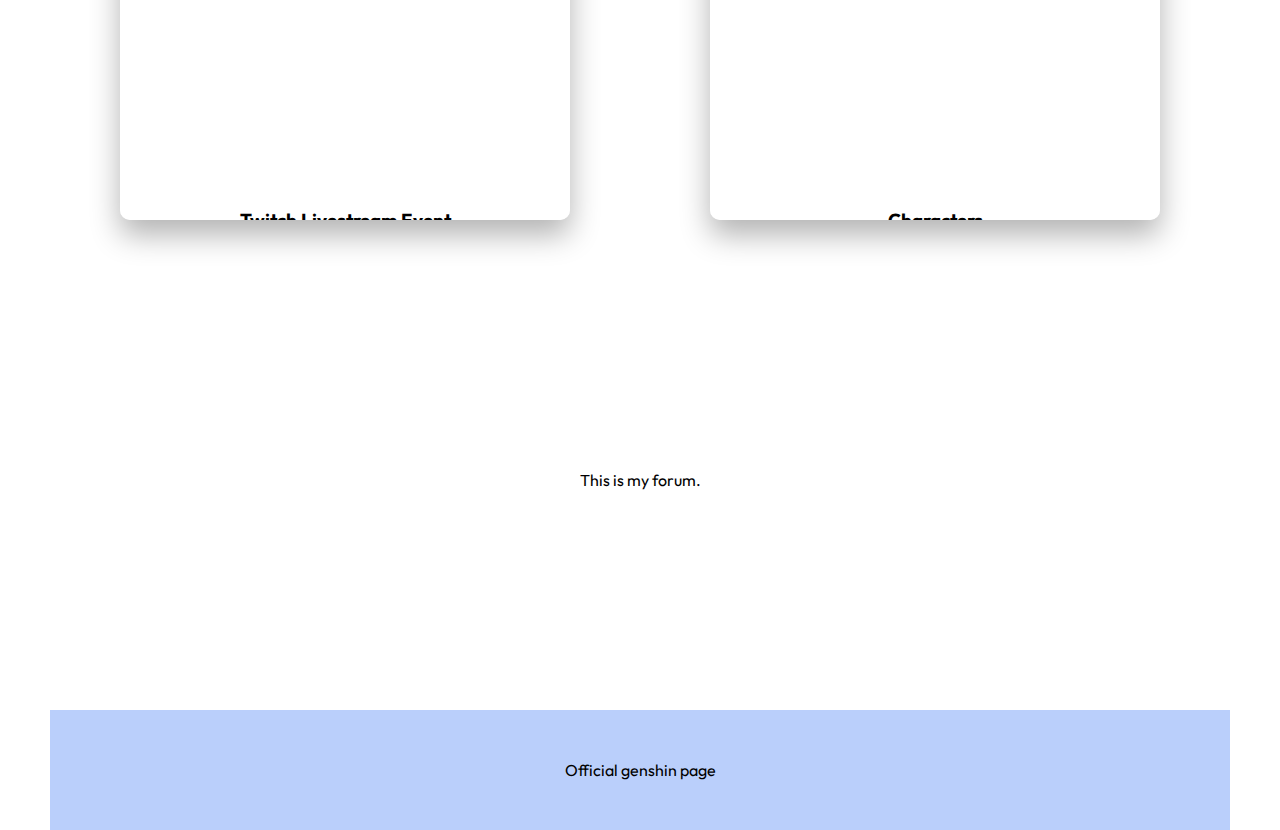
==== commit 61a982b4: "Updates" ====
--- a/index.html
+++ b/index.html
@@ -59,13 +59,14 @@
                         src="https://www.youtube.com/embed/Z1SK-G1B6rY"
                         allowfullscreen="allowfullscreen" frameborder="0">
                         </iframe>
-                        <h3>Twitch Livestream Event</h3>
-                        <h3>Countdown Until the Event Ends:</h3>
+                        <h3 class="h3-4-3">Twitch Livestream Event</h3>
+                        <h3 class="h3-4-3">Countdown Until the Event Ends:</h3>
                         <div id="countdown-timer" class="countdown-4-3"></div>
-                        <p>For more information on the event, visit this <a href="#">website.</a></p>
+                        <p>For more information on the event, visit this <a href="#" class="rose-musket-redirect">website.</a></p>
                     </div>
                 </div>
                 
+                <!--Add in the rest of updates from V. 4.2-->
                 <div class="version-4-2-updates">
                     <h2 class="masquerade-guilty-title">V. 4.2 "Masquerade of the Guilty"</h2>
                     <div class="scrollable-object">
@@ -105,7 +106,62 @@
                                 </div>
                             </div>
                         </div>
-                    </div>
+                        <div class="char-container-2">
+                            <div class="freminet-container">
+                                <div class="element-name">
+                                    <img src="Elements/cryo.png" alt="cryo icon" class="element-icon"/>
+                                    <p>Cryo</p>
+                                </div>
+                                <div class="character-content-container">
+                                    <a href="#"> <!--Link to Freminet Page-->
+                                        <img src="Characters/Character_Freminet_Thumb.png" alt="Freminet Image"/>
+                                        <p>Freminet</p>
+                                        <p>★★★★</p>
+                                    </a>
+                                </div>
+                            </div>
+                            <div class="baizhu-container">
+                                <div class="element-name">
+                                    <img src="Elements/dendro.png" alt="dendro icon" class="element-icon"/>
+                                    <p>Dendro</p>
+                                </div>
+                                <div class="character-content-container">
+                                    <a href="#"> <!--Link to Baizhu Page-->
+                                        <img src="Characters/Character_Baizhu_Thumb.png" alt="Baizhu Image"/>
+                                        <p>Baizhu</p>
+                                        <p>★★★★★</p>
+                                    </a>
+                                </div>
+                            </div>
+                        </div>
+                        <div class="char-container-3">
+                            <div class="dori-container">
+                                <div class="element-name">
+                                    <img src="Elements/electro.png" alt="electro icon" class="element-icon"/>
+                                    <p>Electro</p>
+                                </div>
+                                <div class="character-content-container">
+                                    <a href="#"> <!--Link to Dori Page-->
+                                        <img src="Characters/Character_Dori_Thumb.png" alt="Dori Image"/>
+                                        <p>Dori</p>
+                                        <p>★★★★</p>
+                                    </a>
+                                </div>
+                            </div>
+                            <div class="nilou-container">
+                                <div class="element-name">
+                                    <img src="Elements/hydro.png" alt="hydro icon" class="element-icon"/>
+                                    <p>Hydro</p>
+                                </div>
+                                <div class="character-content-container">
+                                    <a href="#"> <!--Link to Nilou Page-->
+                                        <img src="Characters/Character_Nilou_Thumb.png" alt="Nilou Image"/>
+                                        <p>Nilou</p>
+                                        <p>★★★★★</p>
+                                    </a>
+                                </div>
+                            </div>
+                        </div>
                     </div>
                 </div>
             </div>
--- a/css/style.css
+++ b/css/style.css
@@ -71,7 +71,7 @@
 }
 
 .genshinLogo {
-    width: 50%;
+    width: 100%;
 }
 
 .GenshinImpactBold {
@@ -184,10 +184,13 @@
     width: 350px;
     height: 200px;
     transition: all 0.2s ease;
+    margin: 20px;
 }
 
 #ytplayer:hover {
-    
+    border: 5px solid #ffffff;
+    transition: all 0.2s ease;
+    transform: scale(1.1) perspective(4500px);
 }
 
 .scrollable-object {
@@ -199,20 +202,45 @@
     height: 500px;
 }
 
-.char-container-1 {
-    display: flex;
-}
-
-.furina-container {
+.scrollable-object .h3-4-3 {
+    margin-top: 0px;
+    margin-bottom: 20px;
+}
+
+.scrollable-object .rose-musket-redirect {
+    text-decoration: none;
+}
+
+.char-container-1, .char-container-2, 
+.char-container-3 {
+    display: flex;
+}
+
+.countdown-4-3 {
+    font-size: 30px;
+    padding: 20px 20px;
+    margin: 20px;
+    border-radius: 20px;
+    font-family: 'Genshin','Helvetica Neue', Helvetica, Arial, sans-serif;
+    background-color: white;
+    -webkit-text-stroke-width: 1px;
+    -webkit-text-stroke-color: rgb(135, 165, 247);
+}
+
+.furina-container, .charlotte-container, 
+.freminet-container, .baizhu-container, 
+.dori-container, .nilou-container {
     margin: auto;
     padding: 10px;
     width: 50%;
-}
-
-.charlotte-container {
-    margin: auto;
-    padding: 10px;
-    width: 50%;
+    transition: all 0.2s ease;
+}
+
+.furina-container:hover, .charlotte-container:hover, 
+.freminet-container:hover, .baizhu-container:hover, 
+.dori-container:hover, .nilou-container:hover {
+    transition: all 0.2s ease;
+    transform: scale(1.1) perspective(4500px);
 }
 
 .element-name {
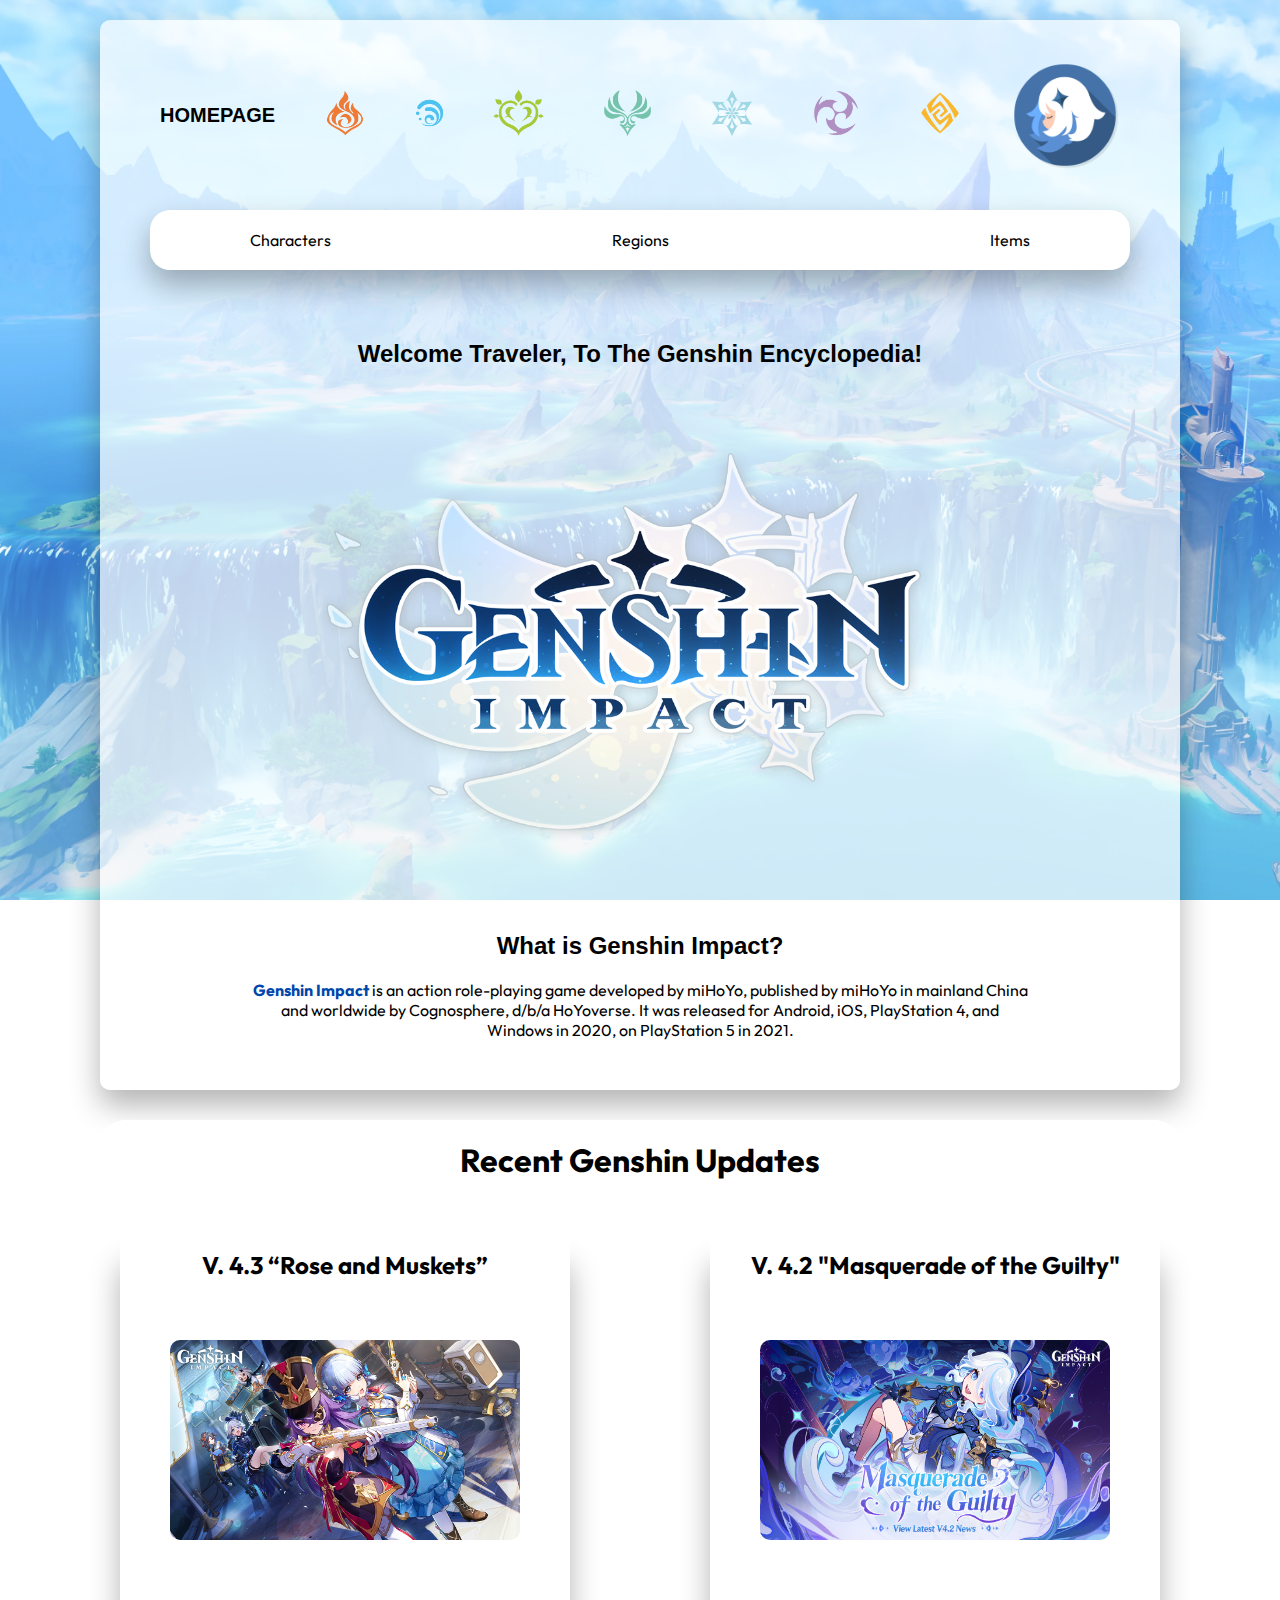
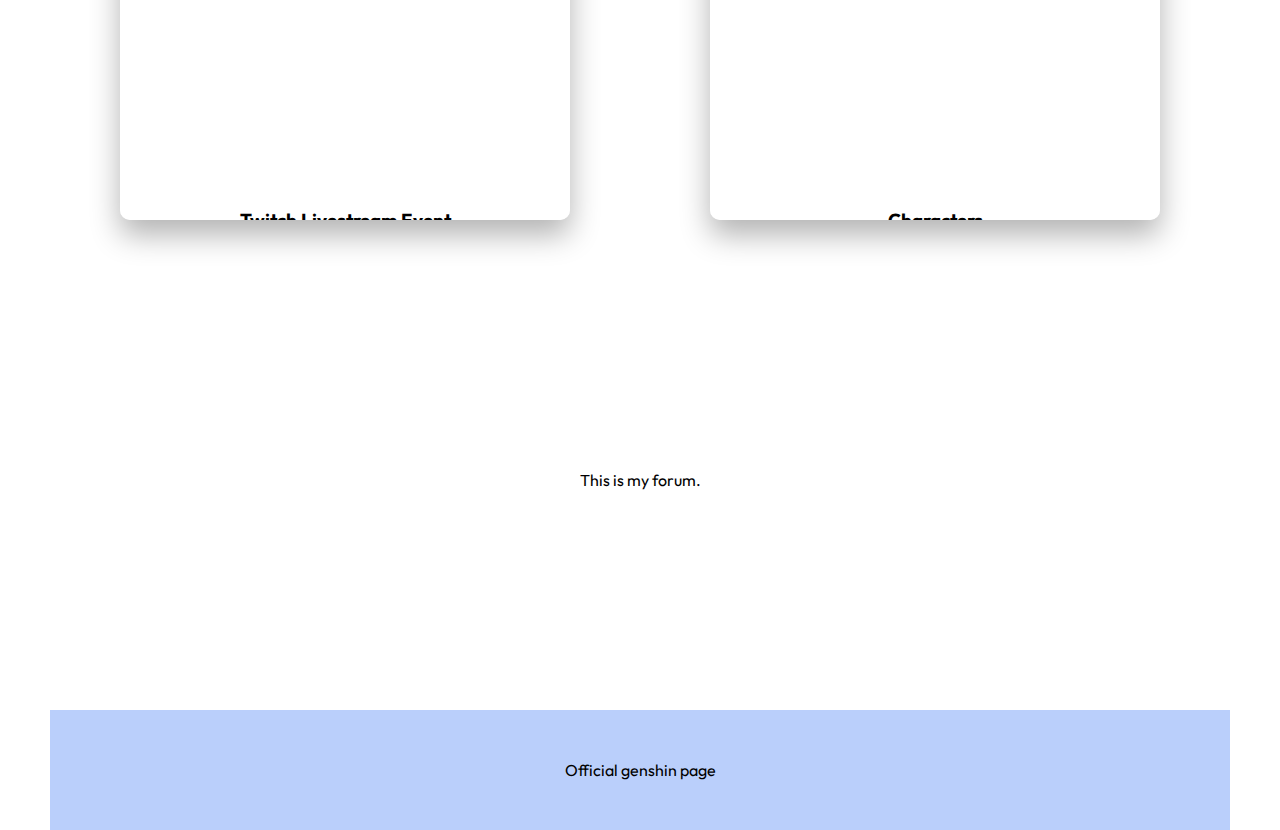
==== commit eee0b71f: "Updates" ====
--- a/index.html
+++ b/index.html
@@ -18,18 +18,18 @@
                 <div class="nav-bar">
                     <div class="top-nav-bar">
                         <h1 class="Homepage">HOMEPAGE</h1>
-                        <img src="Elements/Pyro.png"/ class="elements">
-                        <img src="Elements/hydro.png" class="elements"/>
-                        <img src="Elements/dendro.png" class="elements"/>
-                        <img src="Elements/anemo.png" class="elements"/>
-                        <img src="Elements/cryo.png" class="elements"/>
-                        <img src="Elements/electro.png" class="elements"/>
-                        <img src="Elements/geo.png" class="elements"/>
-                        <img src="Website Images/tab-icon.png" alt="Genshin Encyclopedia Logo" class="tab-logo"/>
+                        <a href="pyro.html"><img title="Pyro" src="Elements/Pyro.png"/ class="elements"></a>
+                        <a href="pyro.html"><img title="Hydro" src="Elements/hydro.png" class="elements"/></a>
+                        <a href="pyro.html"><img title="Dendro" src="Elements/dendro.png" class="elements"/></a>
+                        <a href="pyro.html"><img title="Anemo" src="Elements/anemo.png" class="elements"/></a>
+                        <a href="pyro.html"><img title="Cryo" src="Elements/cryo.png" class="elements"/></a>
+                        <a href="pyro.html"><img title="Electro" src="Elements/electro.png" class="elements"/></a>
+                        <a href="pyro.html"><img title="Geo" src="Elements/geo.png" class="elements"/></a>
+                        <img  src="Website Images/tab-icon.png" alt="Genshin Encyclopedia Logo" class="tab-logo"/> 
                     </div>
                     <nav class="nav">
                         <a><span>Characters</span></a>
-                        <a><span>Regions</span></a>
+                        <a class="center-region"><span>Regions</span></a>
                         <a><span>Items</span></a>
                     </nav>
                 </div>
@@ -62,7 +62,7 @@
                         <h3 class="h3-4-3">Twitch Livestream Event</h3>
                         <h3 class="h3-4-3">Countdown Until the Event Ends:</h3>
                         <div id="countdown-timer" class="countdown-4-3"></div>
-                        <p>For more information on the event, visit this <a href="#" class="rose-musket-redirect">website.</a></p>
+                        <p>For more information on the event, visit this <a href="https://genshin.hoyoverse.com/en/news/detail/114009" target="_blank" class="redirect">website.</a></p>
                     </div>
                 </div>
                 
@@ -162,6 +162,26 @@
                                 </div>
                             </div>
                         </div>
+                        <h3 class="wpns-header">Weapons</h3>                        
+                        <div class="weapon-container">
+                            <div class="splendor-container">
+                                <a href="#"> <!--Link to Splendor Page-->
+                                    <img src="Website Images/weaponbg.png" alt="Weapon Bg" class="weaponbg"/>
+                                    <img src="Weapons/Weapon_Splendor_of_Tranquil_Waters.webp" alt="Splendor Image"/>
+                                    <p>Splendor of Tranquil Waters</p>
+                                    <p>★★★★★</p>
+                                </a>
+                            </div>
+                            <div class="kreuz-container">
+                                <a href="#"> <!--Link to Splendor Page-->
+                                    <img src="Website Images/weaponbg2.png" alt="Weapon Bg" class="weaponbg"/>
+                                    <img src="Weapons/Weapon_Sword_of_Narzissenkreuz_Pneuma.webp" alt="Kreuz Image"/>
+                                    <p>Sword of Narzissenkreuz</p>
+                                    <p>★★★★★</p>
+                                </a>
+                            </div>
+                        </div>
+                        <p>For more information on this update, visit this <a href="https://genshin.hoyoverse.com/en/news/detail/113752" target="_blank" class="redirect">website</a>.</p>
                     </div>
                 </div>
             </div>
--- a/css/style.css
+++ b/css/style.css
@@ -50,7 +50,14 @@
 }
 
 .elements {
-    width: 5%;
+    width: 50%;
+    transition: all 0.2s ease;
+}
+
+.elements:hover {
+    transition: all 0.2s ease;
+    transform: scale(1.5) perspective(4500px);
+    cursor: pointer;
 }
 
 .tab-logo {
@@ -68,6 +75,10 @@
     justify-content: space-between;
     align-items: center;
     display: flex;
+}
+
+.center-region {
+    translate: -20px 0px;
 }
 
 .genshinLogo {
@@ -207,12 +218,20 @@
     margin-bottom: 20px;
 }
 
-.scrollable-object .rose-musket-redirect {
+.scrollable-object .redirect {
     text-decoration: none;
 }
 
 .char-container-1, .char-container-2, 
 .char-container-3 {
+    display: flex;
+}
+
+.wpns-header {
+    margin: 20px;
+}
+
+.weapon-container {
     display: flex;
 }
 
@@ -225,6 +244,7 @@
     background-color: white;
     -webkit-text-stroke-width: 1px;
     -webkit-text-stroke-color: rgb(135, 165, 247);
+    border: 5px solid #c3c7ff;
 }
 
 .furina-container, .charlotte-container, 
@@ -243,6 +263,40 @@
     transform: scale(1.1) perspective(4500px);
 }
 
+.splendor-container, .kreuz-container {
+    margin: auto;
+    padding: 20px;
+    margin: 20px;
+    background:rgba(255, 255, 255, 0.7);
+    border-radius: 20px;
+    transition: all 0.2s ease;
+}
+
+.splendor-container:hover, .kreuz-container:hover {
+    transition: all 0.2s ease;
+    transform: scale(1.1) perspective(4500px);
+}
+
+.splendor-container a, .kreuz-container a {
+    text-decoration: none;
+    color:black;
+}
+
+.splendor-container img {
+    width: 100%;
+}
+
+.kreuz-container img {
+    width: 100%;
+}
+
+.weaponbg {
+    width: 150px;
+    height: 135px;
+    margin: -120px 0px;
+    border-radius: 10px;
+}
+
 .element-name {
     display: flex;
     align-items: center;
@@ -262,7 +316,6 @@
     border: 5px solid #ffffff;
     background:rgba(255, 255, 255, 0.7);
     border-radius: 10px;
-
 }
 
 .character-content-container a {
@@ -274,135 +327,6 @@
     border-radius: 10px;
     width: 100%;
 }
-
-/*
-.g-4-3-updates {
-    border-radius: 10px;
-    background:rgba(255, 255, 255, 0.7);
-    box-shadow: 0 15px 30px rgba(0, 0, 0, 0.3);
-    margin: 20px;
-}
-
-.scrollable-object-1 {
-    width: auto;
-    overflow-x: auto;
-    overflow-y: scroll;
-}
-
-.g-4-3-updates .r-m-image {
-    width: 80%;
-    border-radius: 20px;
-    margin: 20px;
-    border: 5px solid #ffffff;
-    transition: all 0.2s ease;
-}
-
-.g-4-3-updates .r-m-image:hover {
-    transform: scale(1.1) perspective(4500px);
-}
-
-.countdown-4-3 {
-    font-size: 30px;
-    padding: 20px 20px;
-    margin: 20px;
-    border-radius: 20px;
-    font-family: 'Genshin','Helvetica Neue', Helvetica, Arial, sans-serif;
-    background-color: white;
-}
-
-.g-4-2-updates {
-    border-radius: 10px;
-    margin: 20px;
-    background:rgba(255, 255, 255, 0.7);
-    box-shadow: 0 15px 30px rgba(0, 0, 0, 0.3);
-}
-
-.scrollable-object-2 {
-    overflow-x: auto;
-    overflow-y: scroll;
-}
-
-.scrollable-object-2 h3 {
-    margin: 20px;
-}
-
-.char-container {
-    display: flex;
-    justify-content: center;
-}
-
-.element-name {
-    justify-content: center;
-    display: flex;
-    align-items: center;
-    background-color: white;
-    border-radius: 10px;
-    margin: 0px 100px;
-}
-
-.element-img {
-    width: 40px;
-}
-
-.furina-container {
-    border: 5px solid #ffffff;
-    margin: 20px;
-    padding: 0px 20px;
-    align-items: center;
-    justify-content: center;
-}
-
-.furina-container p {
-    padding: 0px 0px;
-    margin: 10px;
-}
-
-.charlotte-container {
-    border: 5px solid #ffffff;
-    margin: 20px;
-    height: auto;
-    align-items: center;
-    justify-content: center;
-}
-
-.charlotte-container p {
-    padding: 0px 0px;
-    margin: 10px;
-}
-
-.g-4-2-updates .update-img-2 {
-    width: 80%;
-    border-radius: 20px;
-    margin: 20px;
-    border: 5px solid #ffffff;
-    transition: all 0.2s ease;
-}
-
-.g-4-2-updates .update-img-2:hover {
-    transform: scale(1.1) perspective(4500px);
-}
-
-#ytplayer {
-    margin: 20px;
-    border-radius: 10px;
-    transition: all 0.2s ease;
-
-}
-
-#ytplayer:hover {
-    transform: scale(1.1) perspective(4500px);
-}
-
-#ytplayer-2 {
-    transition: all 0.2s ease;
-    border-radius: 10px;
-}
-
-#ytplayer-2:hover {
-    transform: scale(1.1) perspective(4500px);
-}
-
-*/
 
 .forum-container {
     text-align: center;
@@ -438,10 +362,7 @@
     border-radius: 10px;
   }
 
-/*
-    background-image: linear-gradient(45deg, #ffffff, hsl(227, 100%, 56%));
-    -webkit-background-clip: text;
-    -webkit-text-fill-color: transparent; 
-    -moz-background-clip: text;
-    -moz-text-fill-color: transparent;
-*/+/* Pyro.html */
+.pyro-main-container {
+    background:rgba(255, 255, 255, 0.7);
+}